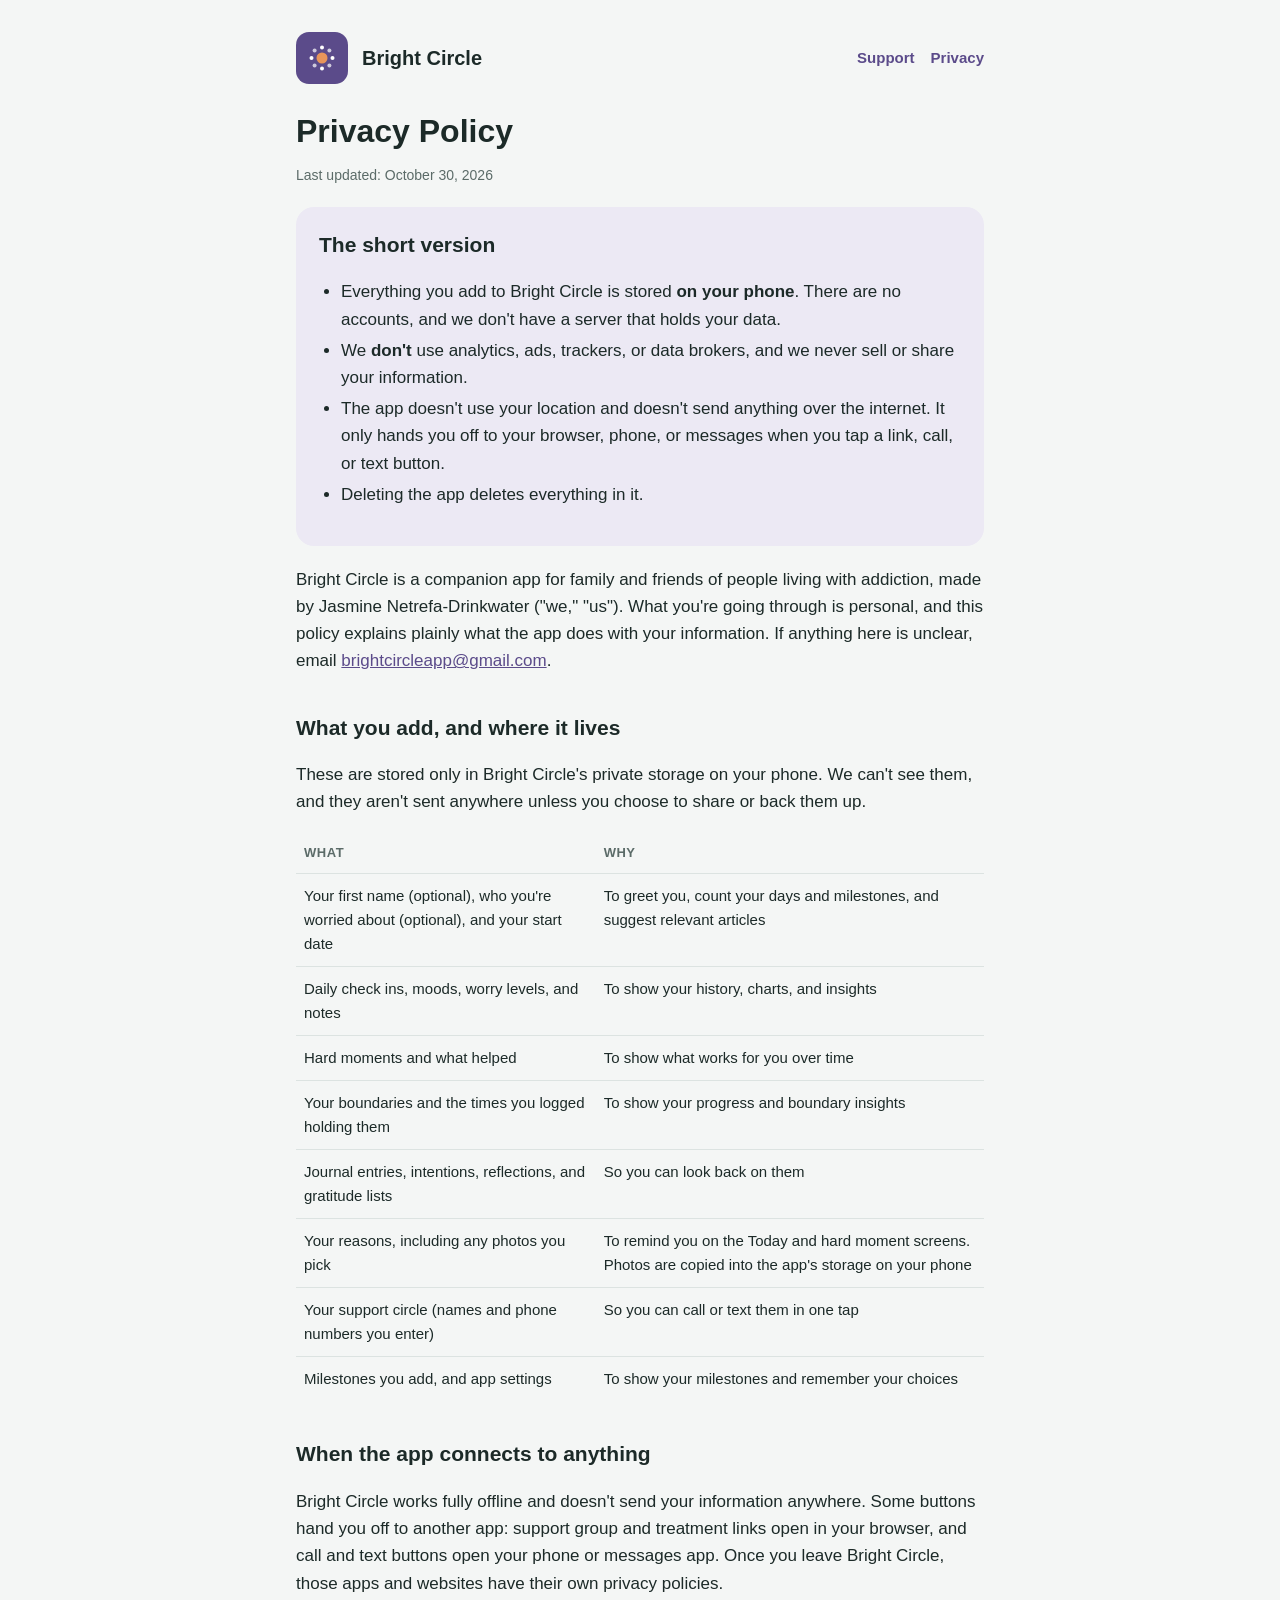
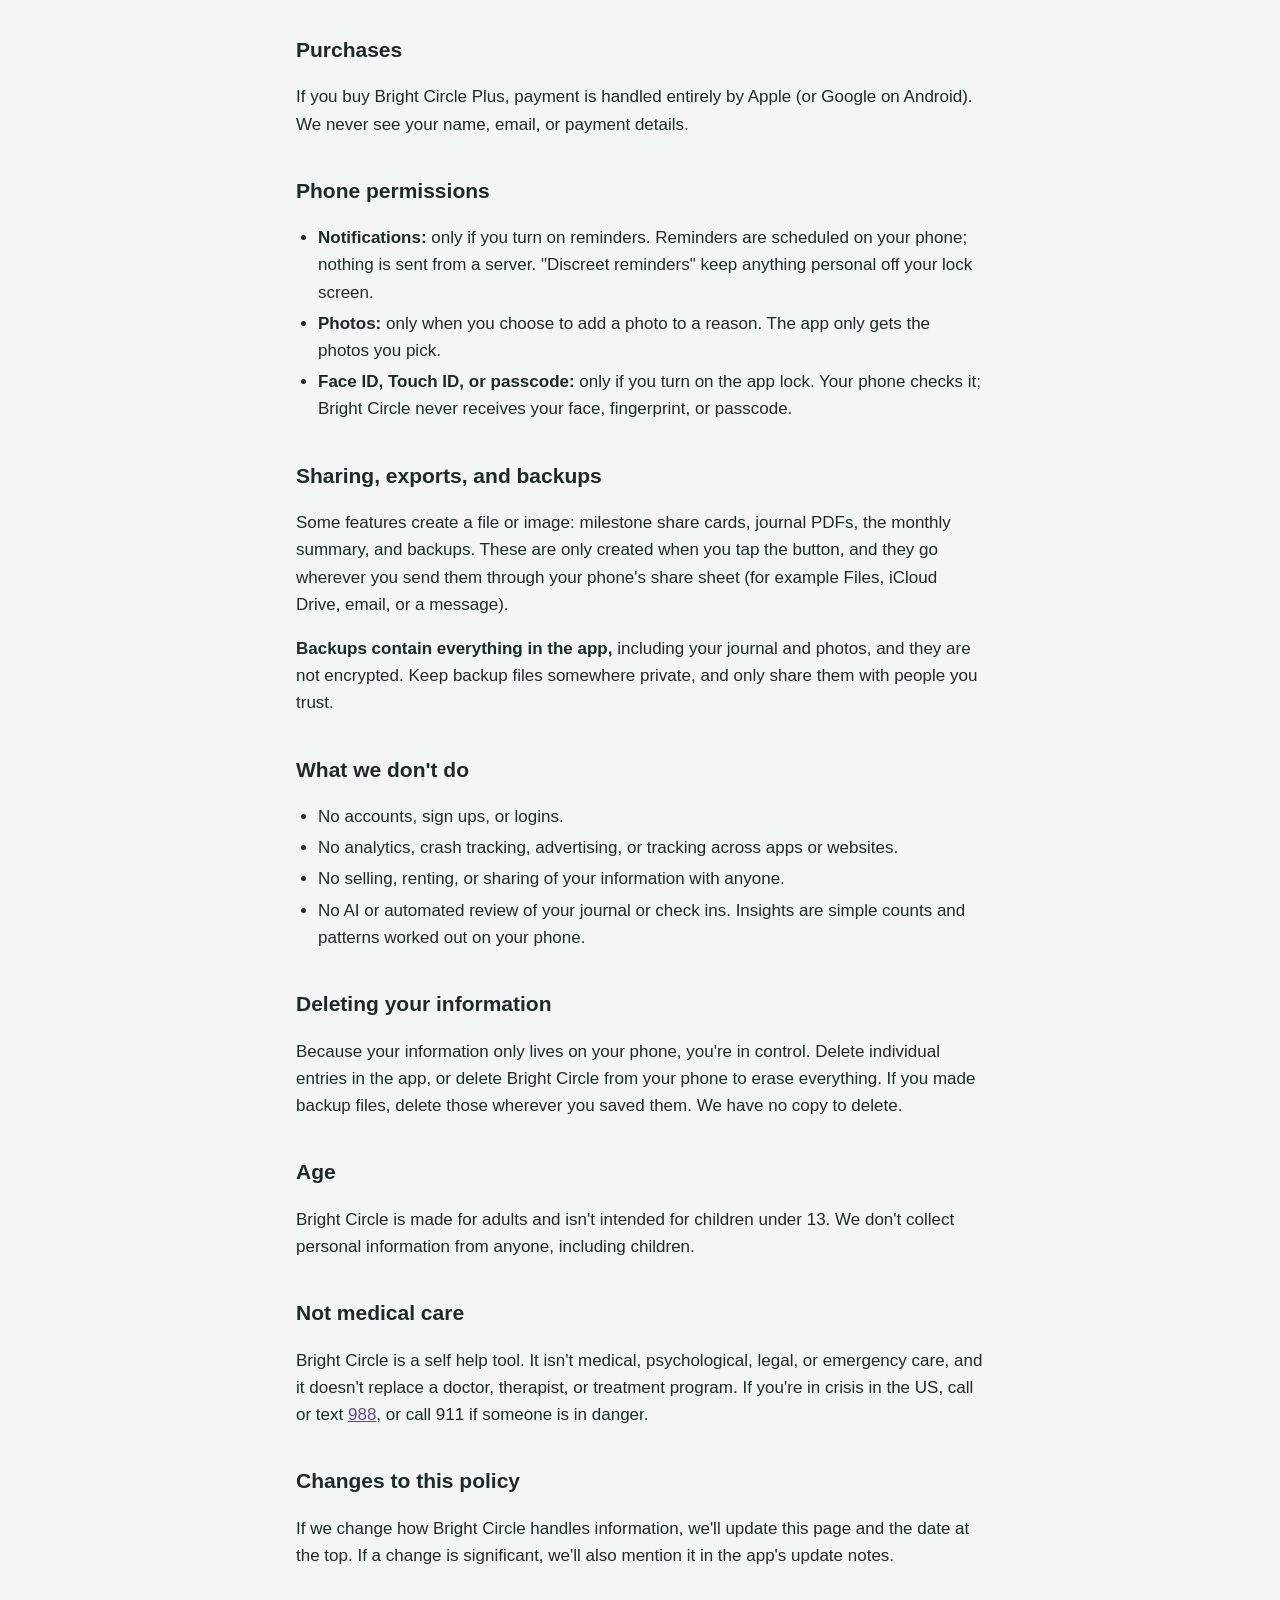
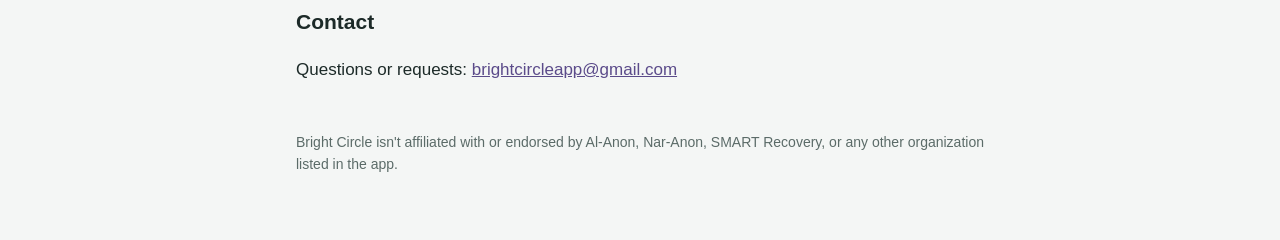
==== privacy.html @ 32d2dc70 "Bright Circle website: home, privacy policy, and support pages Co-Authored-By: Claude Opus 5.5 <nore" ====
<!doctype html>
<html lang="en">
<head>
<meta charset="utf-8">
<meta name="viewport" content="width=device-width, initial-scale=1">
<title>Privacy Policy | Bright Circle</title>
<meta name="description" content="How Bright Circle handles your information. Everything you add stays on your phone.">
<link rel="stylesheet" href="style.css">
</head>
<body>
<div class="wrap">
  <header>
    <a href="index.html">
      <span class="logo"><svg width="34" height="34" viewBox="0 0 34 34" aria-hidden="true"><circle cx="17" cy="17" r="5.5" fill="#E8955A"/><g fill="#fff"><circle cx="17" cy="6.5" r="2"/><circle cx="17" cy="27.5" r="2"/><circle cx="6.5" cy="17" r="2"/><circle cx="27.5" cy="17" r="2"/></g><g fill="#fff" opacity=".7"><circle cx="9.6" cy="9.6" r="2"/><circle cx="24.4" cy="9.6" r="2"/><circle cx="9.6" cy="24.4" r="2"/><circle cx="24.4" cy="24.4" r="2"/></g></svg></span>
      <span class="brand">Bright Circle</span>
    </a>
    <nav><a href="support.html">Support</a><a href="privacy.html">Privacy</a></nav>
  </header>

  <h1>Privacy Policy</h1>
  <p class="updated">Last updated: October 30, 2026</p>

  <div class="card soft">
    <h2>The short version</h2>
    <ul>
      <li>Everything you add to Bright Circle is stored <strong>on your phone</strong>. There are no accounts, and we don't have a server that holds your data.</li>
      <li>We <strong>don't</strong> use analytics, ads, trackers, or data brokers, and we never sell or share your information.</li>
      <li>The app doesn't use your location and doesn't send anything over the internet. It only hands you off to your browser, phone, or messages when you tap a link, call, or text button.</li>
      <li>Deleting the app deletes everything in it.</li>
    </ul>
  </div>

  <p>Bright Circle is a companion app for family and friends of people living with addiction, made by Jasmine Netrefa-Drinkwater ("we," "us"). What you're going through is personal, and this policy explains plainly what the app does with your information. If anything here is unclear, email <a href="mailto:brightcircleapp@gmail.com">brightcircleapp@gmail.com</a>.</p>

  <h2>What you add, and where it lives</h2>
  <p>These are stored only in Bright Circle's private storage on your phone. We can't see them, and they aren't sent anywhere unless you choose to share or back them up.</p>
  <table>
    <thead><tr><th>What</th><th>Why</th></tr></thead>
    <tbody>
      <tr><td>Your first name (optional), who you're worried about (optional), and your start date</td><td>To greet you, count your days and milestones, and suggest relevant articles</td></tr>
      <tr><td>Daily check ins, moods, worry levels, and notes</td><td>To show your history, charts, and insights</td></tr>
      <tr><td>Hard moments and what helped</td><td>To show what works for you over time</td></tr>
      <tr><td>Your boundaries and the times you logged holding them</td><td>To show your progress and boundary insights</td></tr>
      <tr><td>Journal entries, intentions, reflections, and gratitude lists</td><td>So you can look back on them</td></tr>
      <tr><td>Your reasons, including any photos you pick</td><td>To remind you on the Today and hard moment screens. Photos are copied into the app's storage on your phone</td></tr>
      <tr><td>Your support circle (names and phone numbers you enter)</td><td>So you can call or text them in one tap</td></tr>
      <tr><td>Milestones you add, and app settings</td><td>To show your milestones and remember your choices</td></tr>
    </tbody>
  </table>

  <h2>When the app connects to anything</h2>
  <p>Bright Circle works fully offline and doesn't send your information anywhere. Some buttons hand you off to another app: support group and treatment links open in your browser, and call and text buttons open your phone or messages app. Once you leave Bright Circle, those apps and websites have their own privacy policies.</p>

  <h2>Purchases</h2>
  <p>If you buy Bright Circle Plus, payment is handled entirely by Apple (or Google on Android). We never see your name, email, or payment details.</p>

  <h2>Phone permissions</h2>
  <ul>
    <li><strong>Notifications:</strong> only if you turn on reminders. Reminders are scheduled on your phone; nothing is sent from a server. "Discreet reminders" keep anything personal off your lock screen.</li>
    <li><strong>Photos:</strong> only when you choose to add a photo to a reason. The app only gets the photos you pick.</li>
    <li><strong>Face ID, Touch ID, or passcode:</strong> only if you turn on the app lock. Your phone checks it; Bright Circle never receives your face, fingerprint, or passcode.</li>
  </ul>

  <h2>Sharing, exports, and backups</h2>
  <p>Some features create a file or image: milestone share cards, journal PDFs, the monthly summary, and backups. These are only created when you tap the button, and they go wherever you send them through your phone's share sheet (for example Files, iCloud Drive, email, or a message).</p>
  <p><strong>Backups contain everything in the app,</strong> including your journal and photos, and they are not encrypted. Keep backup files somewhere private, and only share them with people you trust.</p>

  <h2>What we don't do</h2>
  <ul>
    <li>No accounts, sign ups, or logins.</li>
    <li>No analytics, crash tracking, advertising, or tracking across apps or websites.</li>
    <li>No selling, renting, or sharing of your information with anyone.</li>
    <li>No AI or automated review of your journal or check ins. Insights are simple counts and patterns worked out on your phone.</li>
  </ul>

  <h2>Deleting your information</h2>
  <p>Because your information only lives on your phone, you're in control. Delete individual entries in the app, or delete Bright Circle from your phone to erase everything. If you made backup files, delete those wherever you saved them. We have no copy to delete.</p>

  <h2>Age</h2>
  <p>Bright Circle is made for adults and isn't intended for children under 13. We don't collect personal information from anyone, including children.</p>

  <h2>Not medical care</h2>
  <p>Bright Circle is a self help tool. It isn't medical, psychological, legal, or emergency care, and it doesn't replace a doctor, therapist, or treatment program. If you're in crisis in the US, call or text <a href="tel:988">988</a>, or call 911 if someone is in danger.</p>

  <h2>Changes to this policy</h2>
  <p>If we change how Bright Circle handles information, we'll update this page and the date at the top. If a change is significant, we'll also mention it in the app's update notes.</p>

  <h2>Contact</h2>
  <p>Questions or requests: <a href="mailto:brightcircleapp@gmail.com">brightcircleapp@gmail.com</a></p>

  <footer>Bright Circle isn't affiliated with or endorsed by Al-Anon, Nar-Anon, SMART Recovery, or any other organization listed in the app.</footer>
</div>
</body>
</html>
---- style.css ----
:root {
  --teal: #5B4B8A;
  --teal-soft: #ECE9F4;
  --apricot: #E8955A;
  --ink: #1C2A28;
  --muted: #5B6B68;
  --ground: #F4F6F5;
  --card: #FFFFFF;
  --border: #DCE3E1;
}
* { box-sizing: border-box; }
html { -webkit-text-size-adjust: 100%; }
body {
  margin: 0;
  background: var(--ground);
  color: var(--ink);
  font: 17px/1.6 -apple-system, BlinkMacSystemFont, "Segoe UI", Roboto, Helvetica, Arial, sans-serif;
}
.wrap { max-width: 720px; margin: 0 auto; padding: 32px 16px 64px; }
header { display: flex; align-items: center; gap: 14px; margin-bottom: 28px; }
header a { display: flex; align-items: center; gap: 14px; color: inherit; text-decoration: none; }
.logo { width: 52px; height: 52px; border-radius: 13px; background: var(--teal); display: grid; place-items: center; flex: none; }
.brand { font-weight: 800; font-size: 20px; }
nav { margin-left: auto; display: flex; gap: 16px; font-size: 15px; }
nav a { color: var(--teal); font-weight: 700; text-decoration: none; }
h1 { font-size: 32px; line-height: 1.2; margin: 0 0 8px; }
h2 { font-size: 21px; margin: 36px 0 8px; }
h3 { font-size: 17px; margin: 22px 0 4px; }
p, li { color: var(--ink); }
.lede { color: var(--muted); font-size: 18px; }
.updated { color: var(--muted); font-size: 14px; }
a { color: var(--teal); }
.card { background: var(--card); border: 1px solid var(--border); border-radius: 18px; padding: 20px 22px; margin: 20px 0; }
.card.soft { background: var(--teal-soft); border-color: transparent; }
.card.crisis { background: #FBEFE6; border-color: transparent; }
.card h2, .card h3 { margin-top: 0; }
ul { padding-left: 22px; }
li { margin: 4px 0; }
table { width: 100%; border-collapse: collapse; font-size: 15px; }
th, td { text-align: left; vertical-align: top; padding: 10px 8px; border-top: 1px solid var(--border); }
th { color: var(--muted); font-weight: 700; font-size: 13px; text-transform: uppercase; letter-spacing: .04em; border-top: 0; }
.button { display: inline-block; background: var(--teal); color: #fff; font-weight: 700; text-decoration: none; padding: 12px 22px; border-radius: 14px; }
footer { margin-top: 48px; color: var(--muted); font-size: 14px; }
@media (max-width: 520px) {
  header { flex-wrap: wrap; }
  nav { margin-left: 0; width: 100%; }
  h1 { font-size: 27px; }
  table, thead, tbody, tr, th, td { display: block; }
  thead { display: none; }
  td { border-top: 0; padding: 2px 0; }
  tr { border-top: 1px solid var(--border); padding: 10px 0; }
  td:first-child { font-weight: 700; }
}
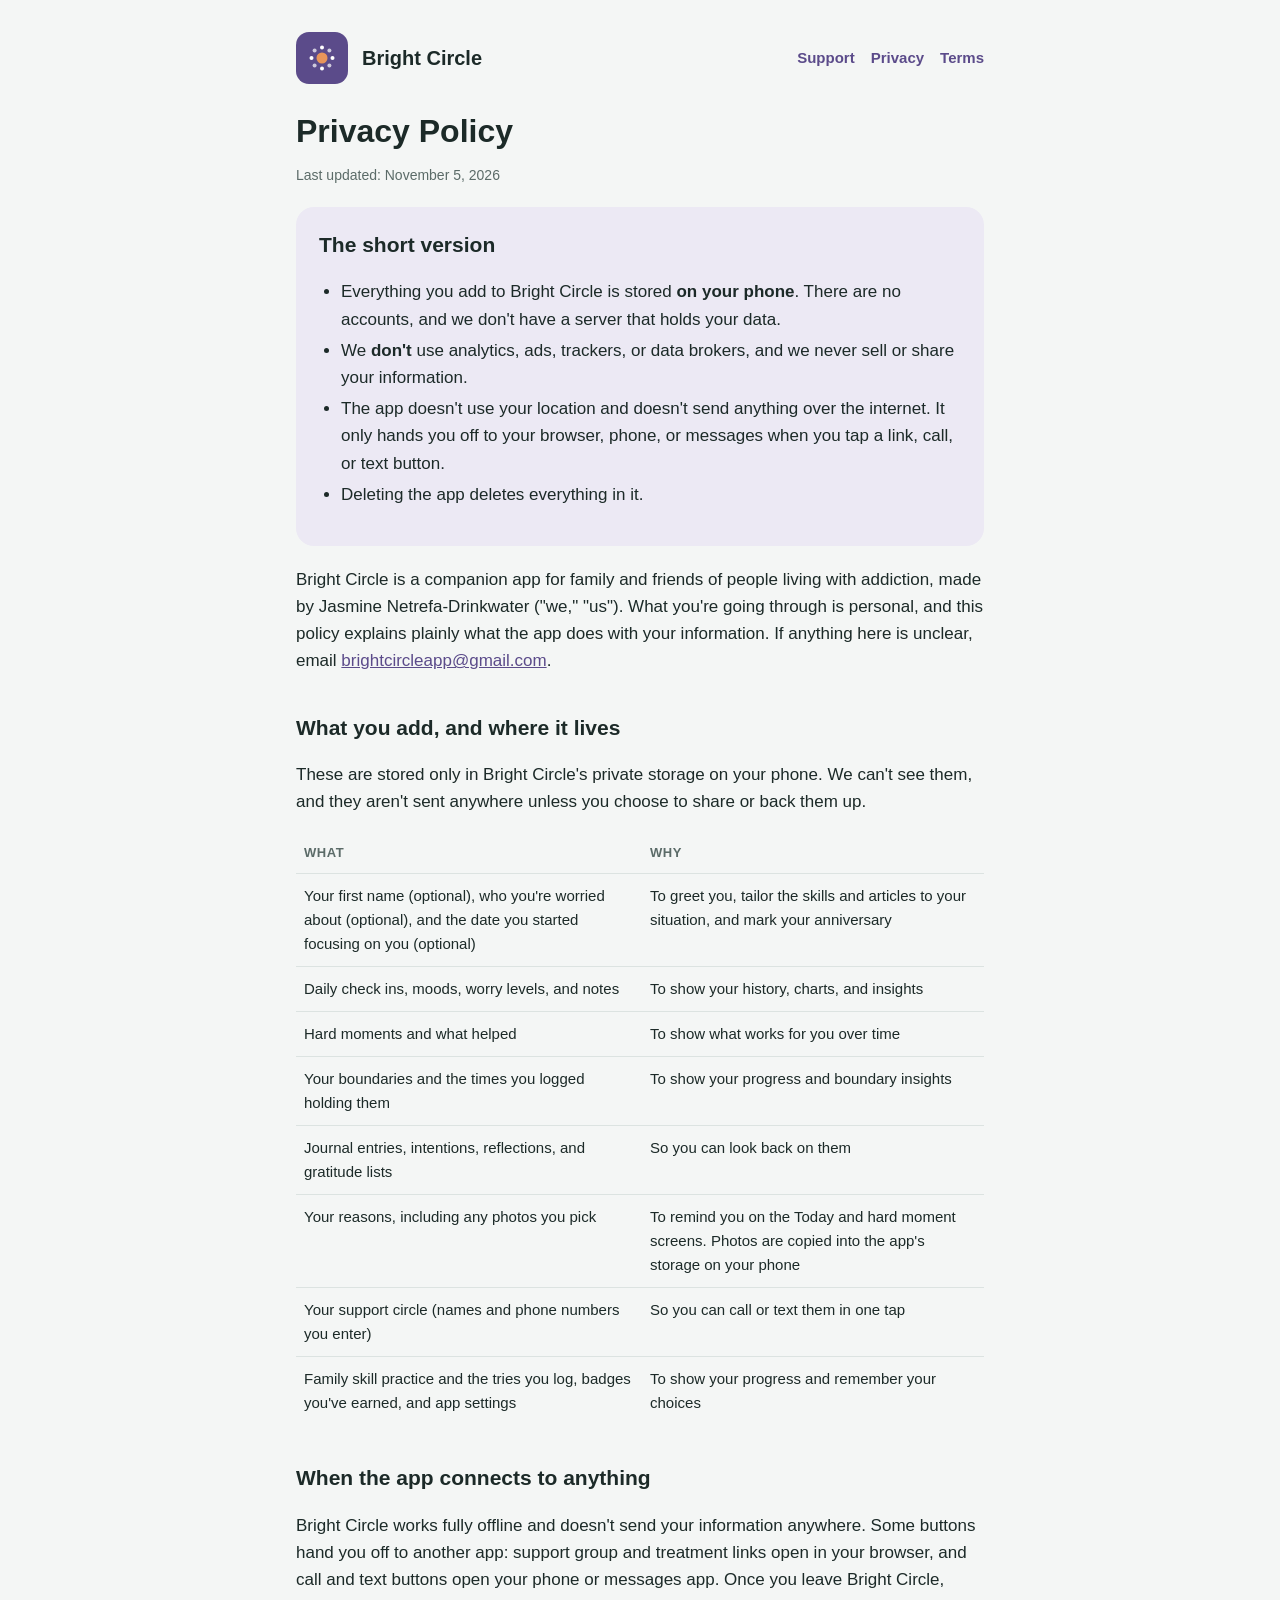
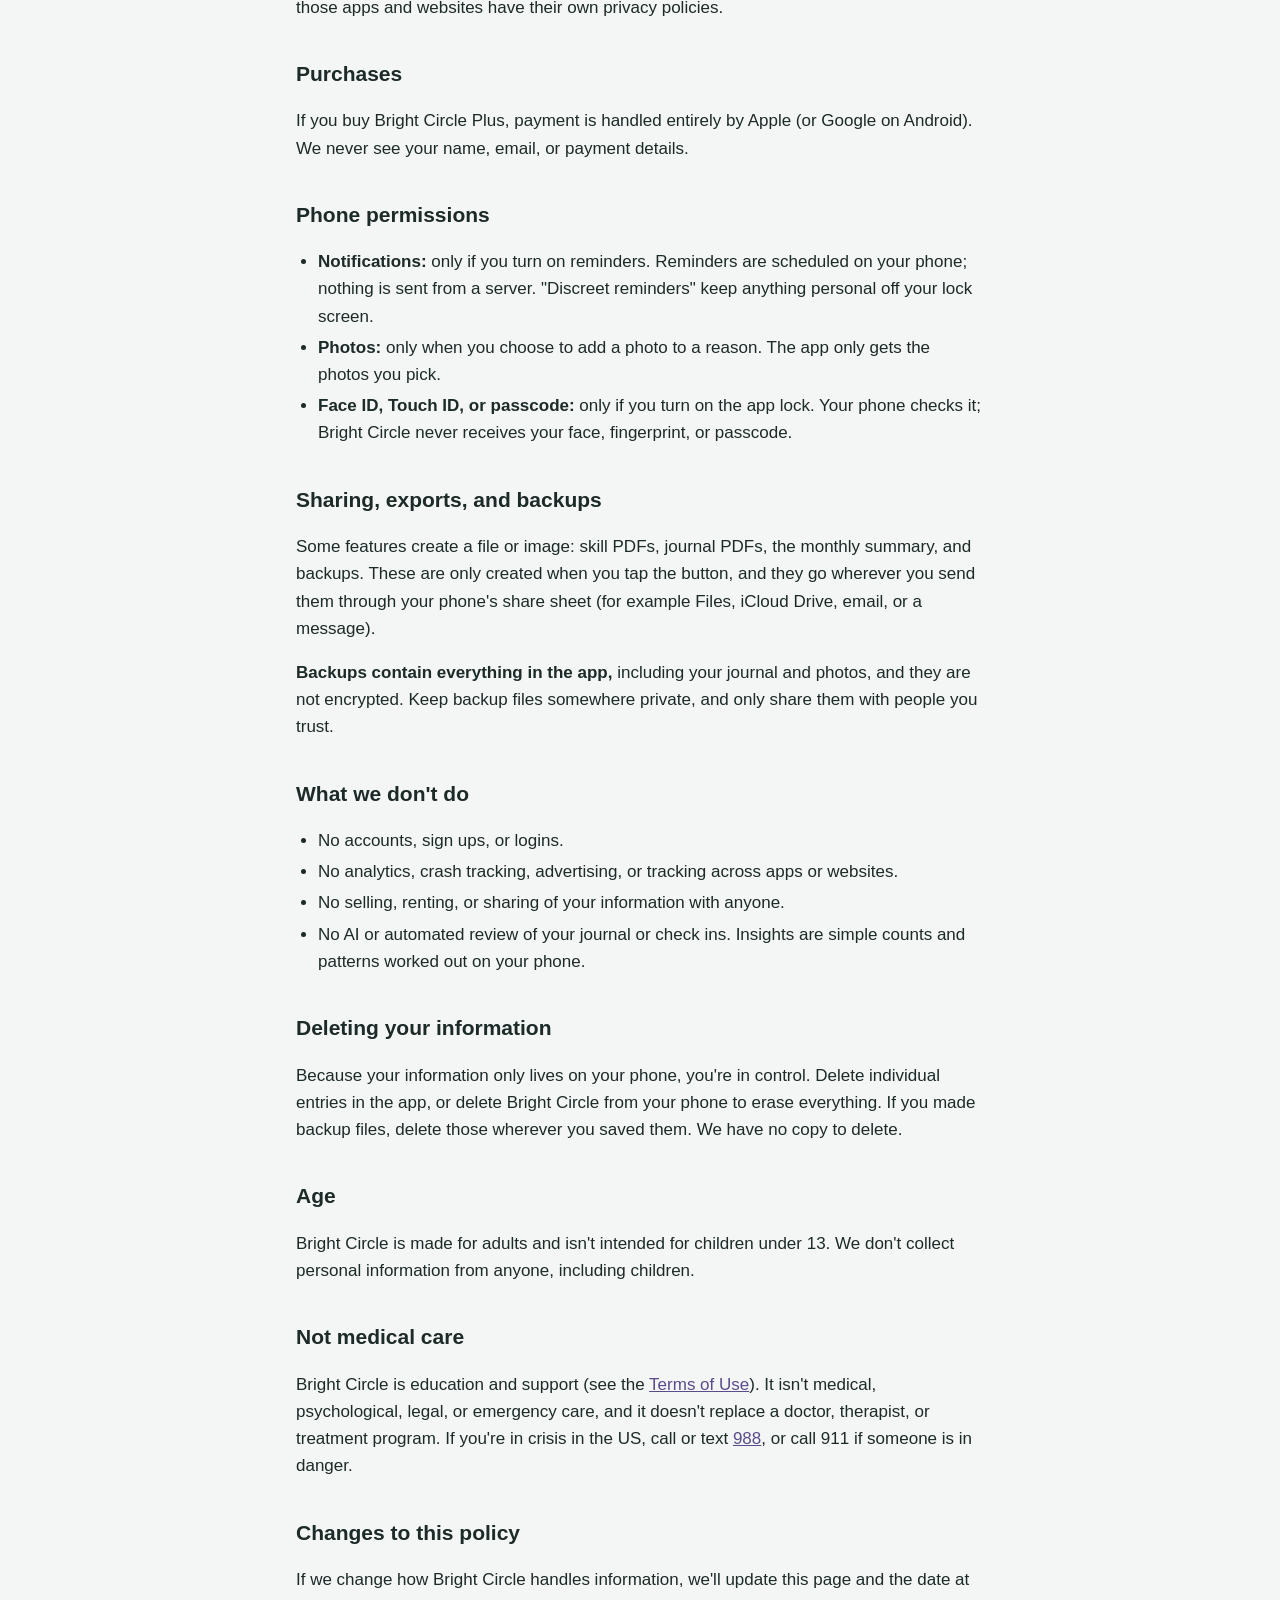
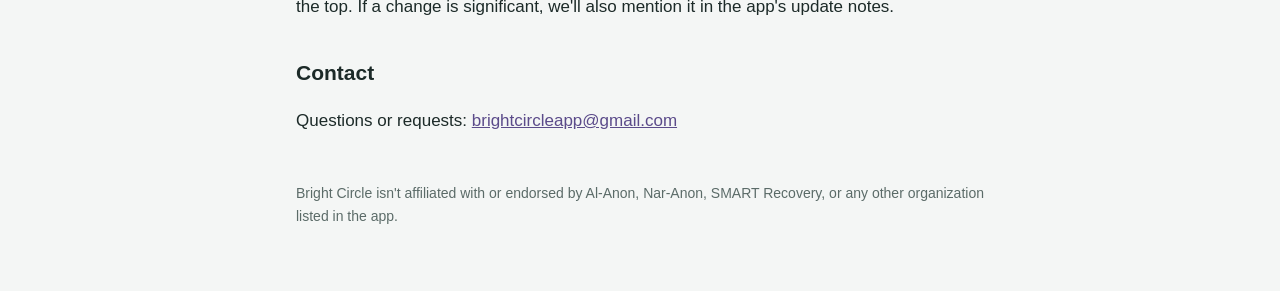
==== commit 9cd71dba: "Add Terms of Use and update the site for Bright Circle's current features - New terms.html (plain la" ====
--- a/privacy.html
+++ b/privacy.html
@@ -14,11 +14,11 @@
       <span class="logo"><svg width="34" height="34" viewBox="0 0 34 34" aria-hidden="true"><circle cx="17" cy="17" r="5.5" fill="#E8955A"/><g fill="#fff"><circle cx="17" cy="6.5" r="2"/><circle cx="17" cy="27.5" r="2"/><circle cx="6.5" cy="17" r="2"/><circle cx="27.5" cy="17" r="2"/></g><g fill="#fff" opacity=".7"><circle cx="9.6" cy="9.6" r="2"/><circle cx="24.4" cy="9.6" r="2"/><circle cx="9.6" cy="24.4" r="2"/><circle cx="24.4" cy="24.4" r="2"/></g></svg></span>
       <span class="brand">Bright Circle</span>
     </a>
-    <nav><a href="support.html">Support</a><a href="privacy.html">Privacy</a></nav>
+    <nav><a href="support.html">Support</a><a href="privacy.html">Privacy</a><a href="terms.html">Terms</a></nav>
   </header>
 
   <h1>Privacy Policy</h1>
-  <p class="updated">Last updated: October 30, 2026</p>
+  <p class="updated">Last updated: November 5, 2026</p>
 
   <div class="card soft">
     <h2>The short version</h2>
@@ -37,14 +37,14 @@
   <table>
     <thead><tr><th>What</th><th>Why</th></tr></thead>
     <tbody>
-      <tr><td>Your first name (optional), who you're worried about (optional), and your start date</td><td>To greet you, count your days and milestones, and suggest relevant articles</td></tr>
+      <tr><td>Your first name (optional), who you're worried about (optional), and the date you started focusing on you (optional)</td><td>To greet you, tailor the skills and articles to your situation, and mark your anniversary</td></tr>
       <tr><td>Daily check ins, moods, worry levels, and notes</td><td>To show your history, charts, and insights</td></tr>
       <tr><td>Hard moments and what helped</td><td>To show what works for you over time</td></tr>
       <tr><td>Your boundaries and the times you logged holding them</td><td>To show your progress and boundary insights</td></tr>
       <tr><td>Journal entries, intentions, reflections, and gratitude lists</td><td>So you can look back on them</td></tr>
       <tr><td>Your reasons, including any photos you pick</td><td>To remind you on the Today and hard moment screens. Photos are copied into the app's storage on your phone</td></tr>
       <tr><td>Your support circle (names and phone numbers you enter)</td><td>So you can call or text them in one tap</td></tr>
-      <tr><td>Milestones you add, and app settings</td><td>To show your milestones and remember your choices</td></tr>
+      <tr><td>Family skill practice and the tries you log, badges you've earned, and app settings</td><td>To show your progress and remember your choices</td></tr>
     </tbody>
   </table>
 
@@ -62,7 +62,7 @@
   </ul>
 
   <h2>Sharing, exports, and backups</h2>
-  <p>Some features create a file or image: milestone share cards, journal PDFs, the monthly summary, and backups. These are only created when you tap the button, and they go wherever you send them through your phone's share sheet (for example Files, iCloud Drive, email, or a message).</p>
+  <p>Some features create a file or image: skill PDFs, journal PDFs, the monthly summary, and backups. These are only created when you tap the button, and they go wherever you send them through your phone's share sheet (for example Files, iCloud Drive, email, or a message).</p>
   <p><strong>Backups contain everything in the app,</strong> including your journal and photos, and they are not encrypted. Keep backup files somewhere private, and only share them with people you trust.</p>
 
   <h2>What we don't do</h2>
@@ -80,7 +80,7 @@
   <p>Bright Circle is made for adults and isn't intended for children under 13. We don't collect personal information from anyone, including children.</p>
 
   <h2>Not medical care</h2>
-  <p>Bright Circle is a self help tool. It isn't medical, psychological, legal, or emergency care, and it doesn't replace a doctor, therapist, or treatment program. If you're in crisis in the US, call or text <a href="tel:988">988</a>, or call 911 if someone is in danger.</p>
+  <p>Bright Circle is education and support (see the <a href="terms.html">Terms of Use</a>). It isn't medical, psychological, legal, or emergency care, and it doesn't replace a doctor, therapist, or treatment program. If you're in crisis in the US, call or text <a href="tel:988">988</a>, or call 911 if someone is in danger.</p>
 
   <h2>Changes to this policy</h2>
   <p>If we change how Bright Circle handles information, we'll update this page and the date at the top. If a change is significant, we'll also mention it in the app's update notes.</p>
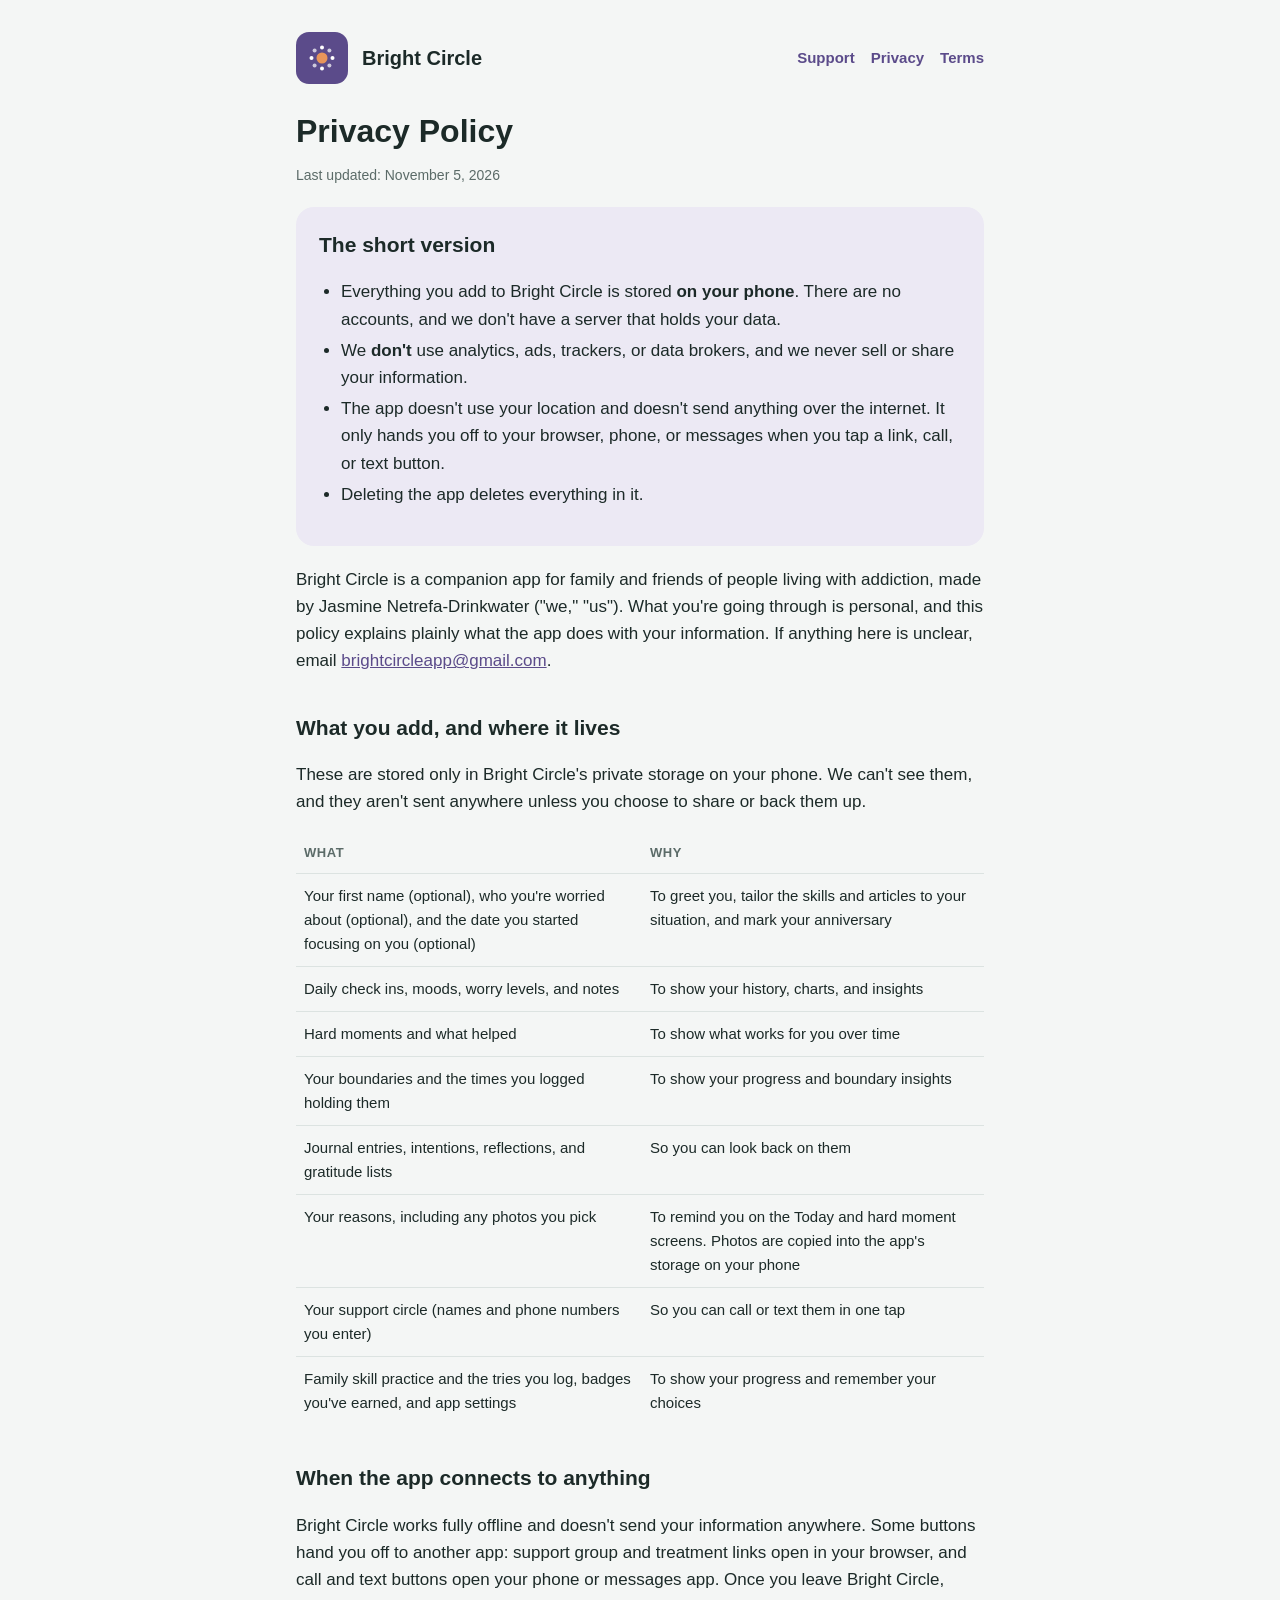
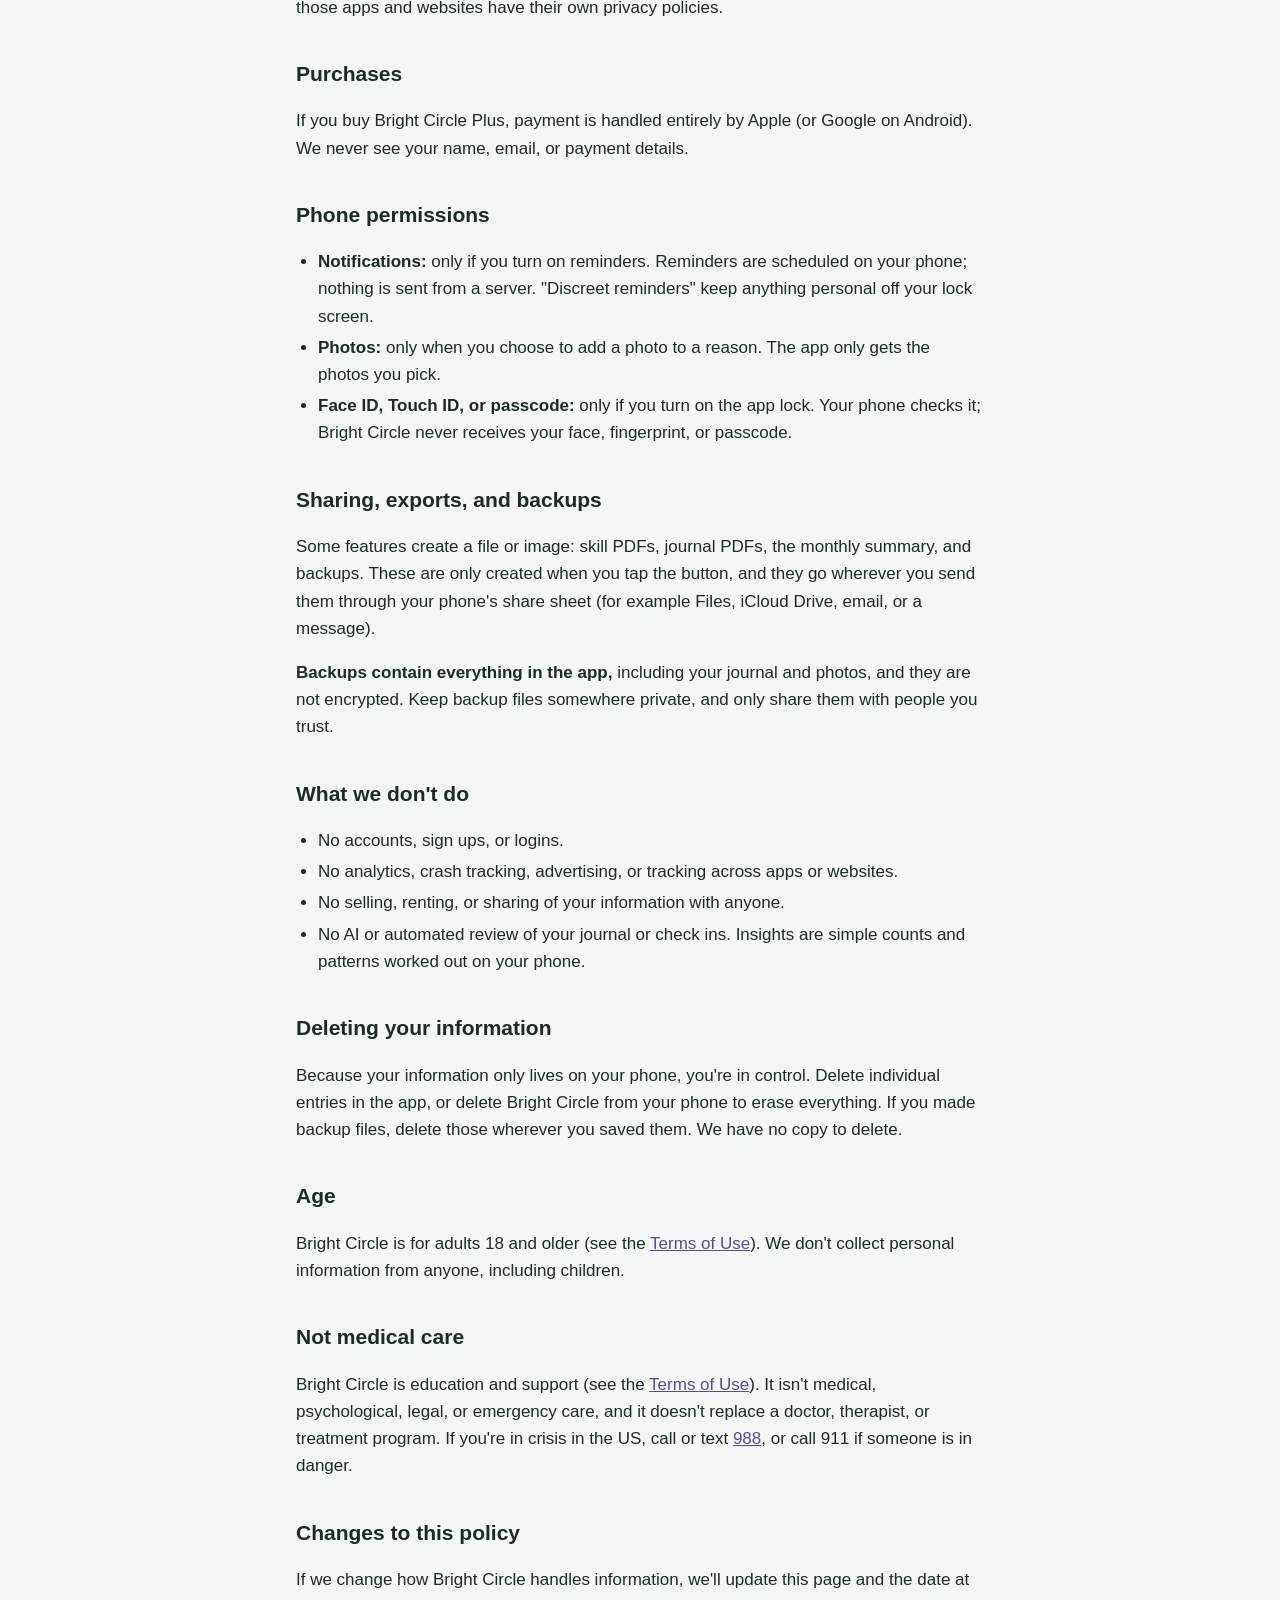
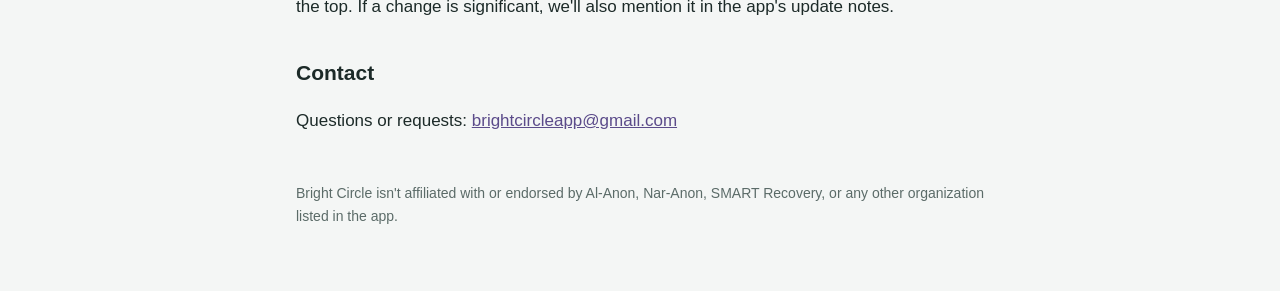
==== commit 083f297f: "Make Bright Circle 18+ in the Terms of Use and privacy policy Terms point teens to Alateen; privacy " ====
--- a/privacy.html
+++ b/privacy.html
@@ -77,7 +77,7 @@
   <p>Because your information only lives on your phone, you're in control. Delete individual entries in the app, or delete Bright Circle from your phone to erase everything. If you made backup files, delete those wherever you saved them. We have no copy to delete.</p>
 
   <h2>Age</h2>
-  <p>Bright Circle is made for adults and isn't intended for children under 13. We don't collect personal information from anyone, including children.</p>
+  <p>Bright Circle is for adults 18 and older (see the <a href="terms.html">Terms of Use</a>). We don't collect personal information from anyone, including children.</p>
 
   <h2>Not medical care</h2>
   <p>Bright Circle is education and support (see the <a href="terms.html">Terms of Use</a>). It isn't medical, psychological, legal, or emergency care, and it doesn't replace a doctor, therapist, or treatment program. If you're in crisis in the US, call or text <a href="tel:988">988</a>, or call 911 if someone is in danger.</p>
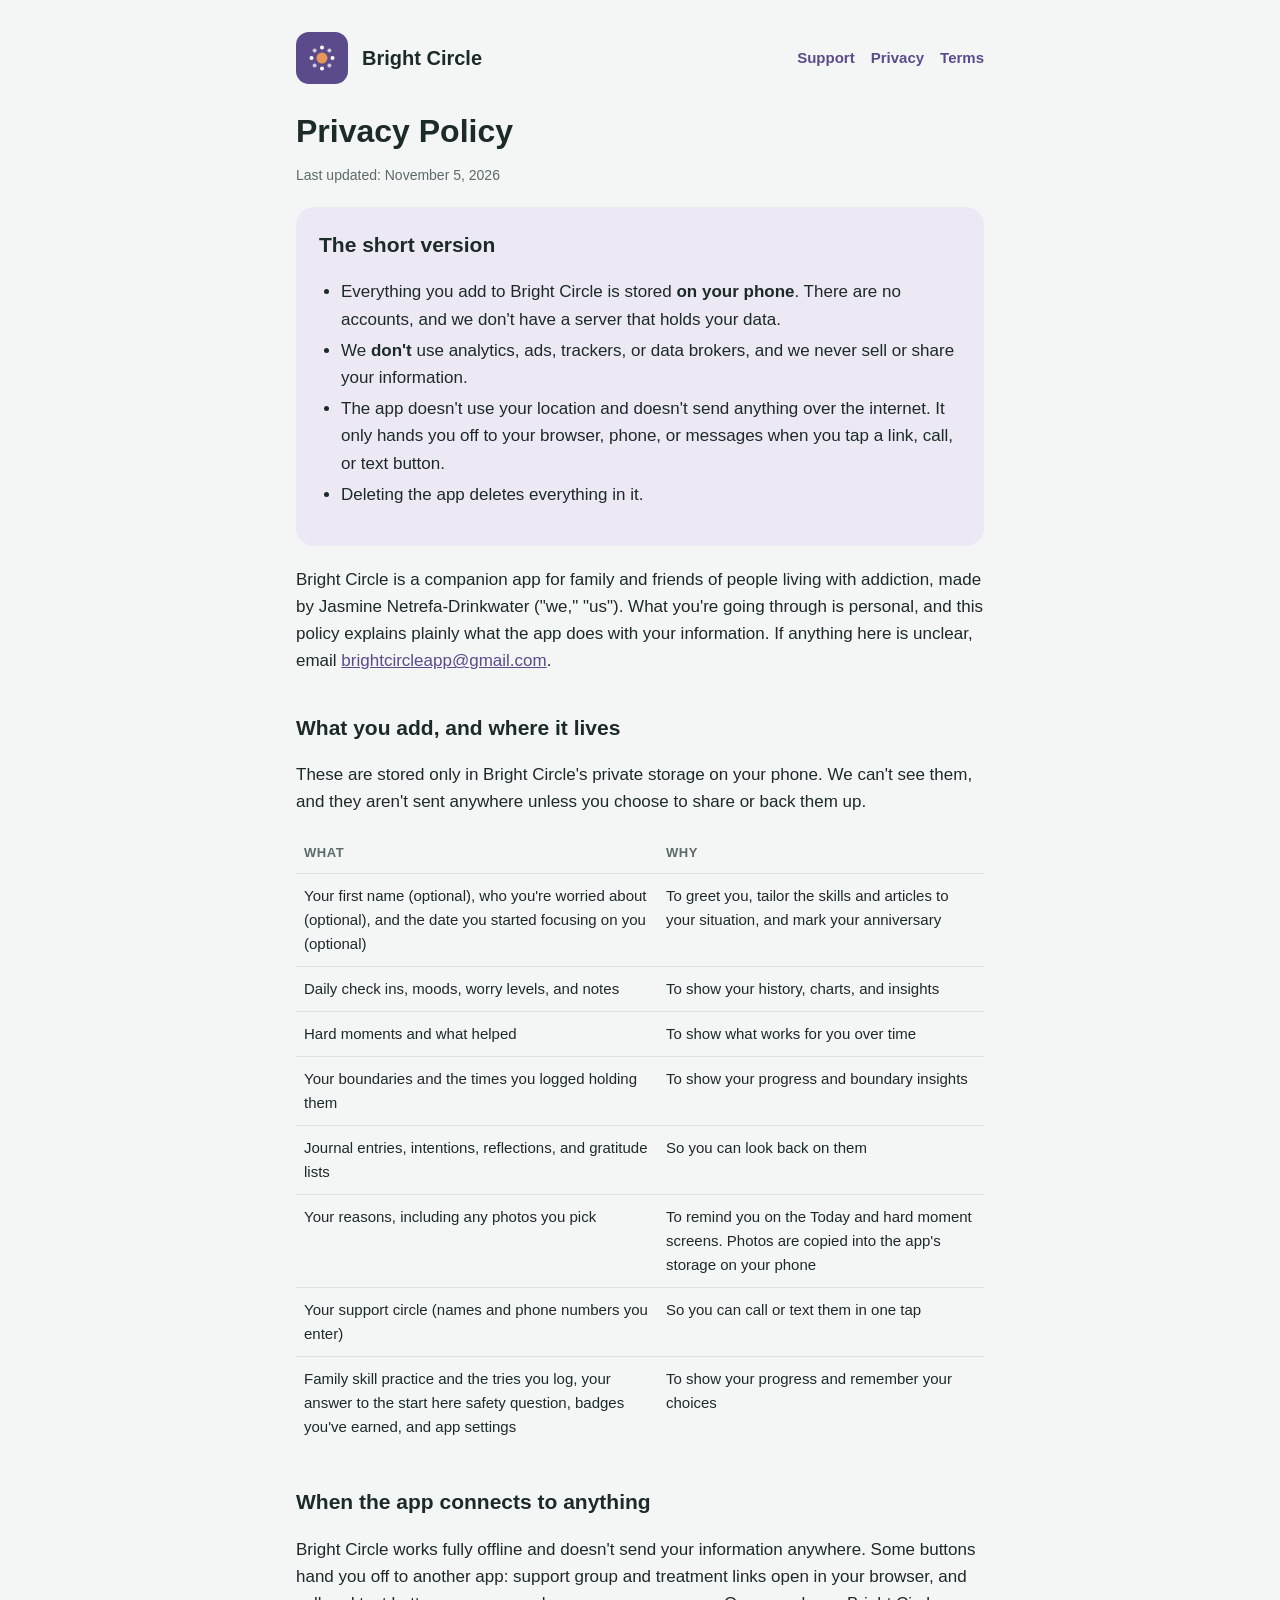
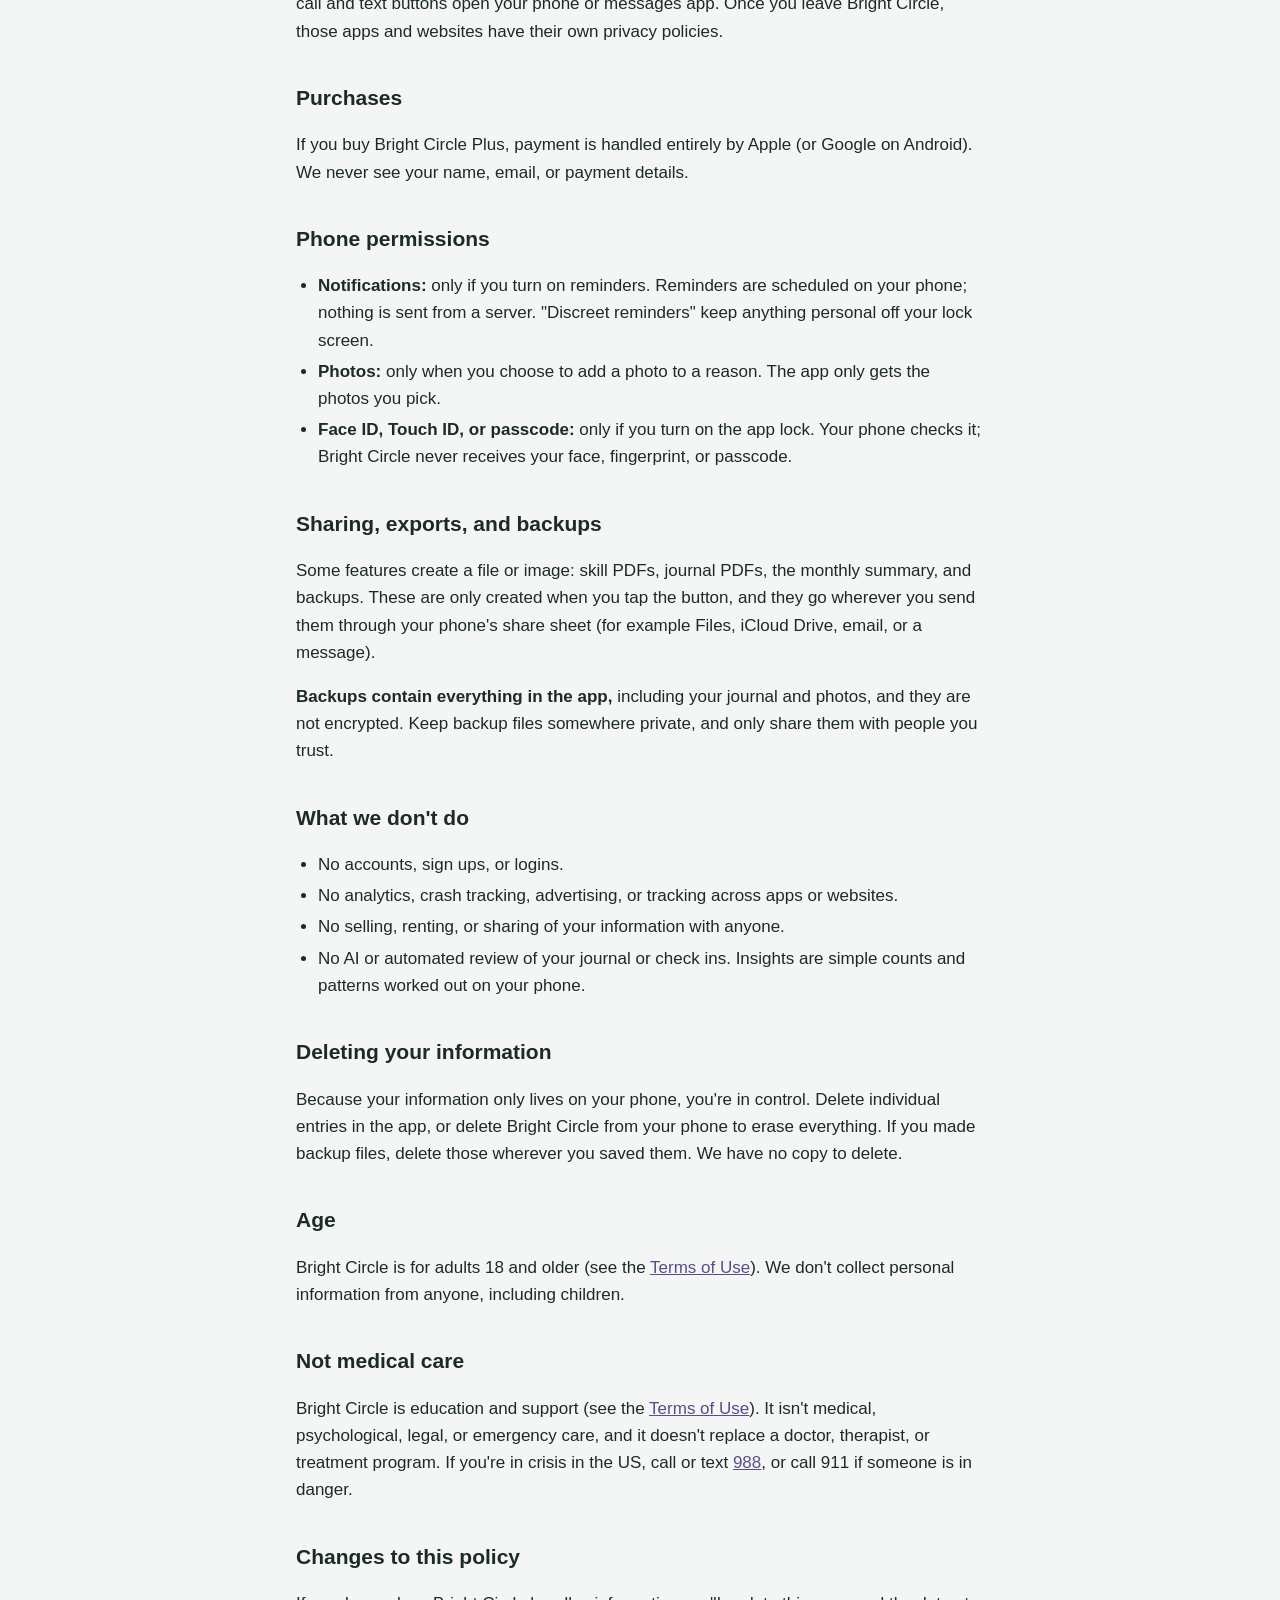
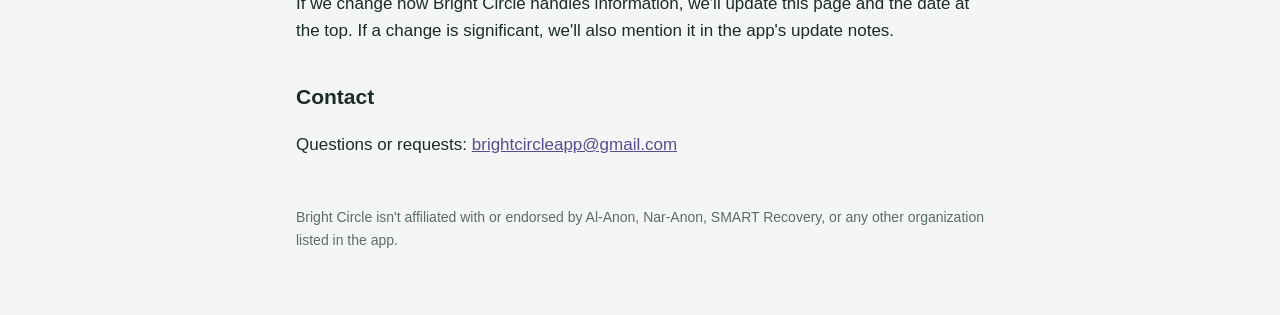
==== commit 722298c9: "Privacy policy: mention the start here safety answer Co-Authored-By: Claude Opus 5.5 <noreply@anthro" ====
--- a/privacy.html
+++ b/privacy.html
@@ -44,7 +44,7 @@
       <tr><td>Journal entries, intentions, reflections, and gratitude lists</td><td>So you can look back on them</td></tr>
       <tr><td>Your reasons, including any photos you pick</td><td>To remind you on the Today and hard moment screens. Photos are copied into the app's storage on your phone</td></tr>
       <tr><td>Your support circle (names and phone numbers you enter)</td><td>So you can call or text them in one tap</td></tr>
-      <tr><td>Family skill practice and the tries you log, badges you've earned, and app settings</td><td>To show your progress and remember your choices</td></tr>
+      <tr><td>Family skill practice and the tries you log, your answer to the start here safety question, badges you've earned, and app settings</td><td>To show your progress and remember your choices</td></tr>
     </tbody>
   </table>
 
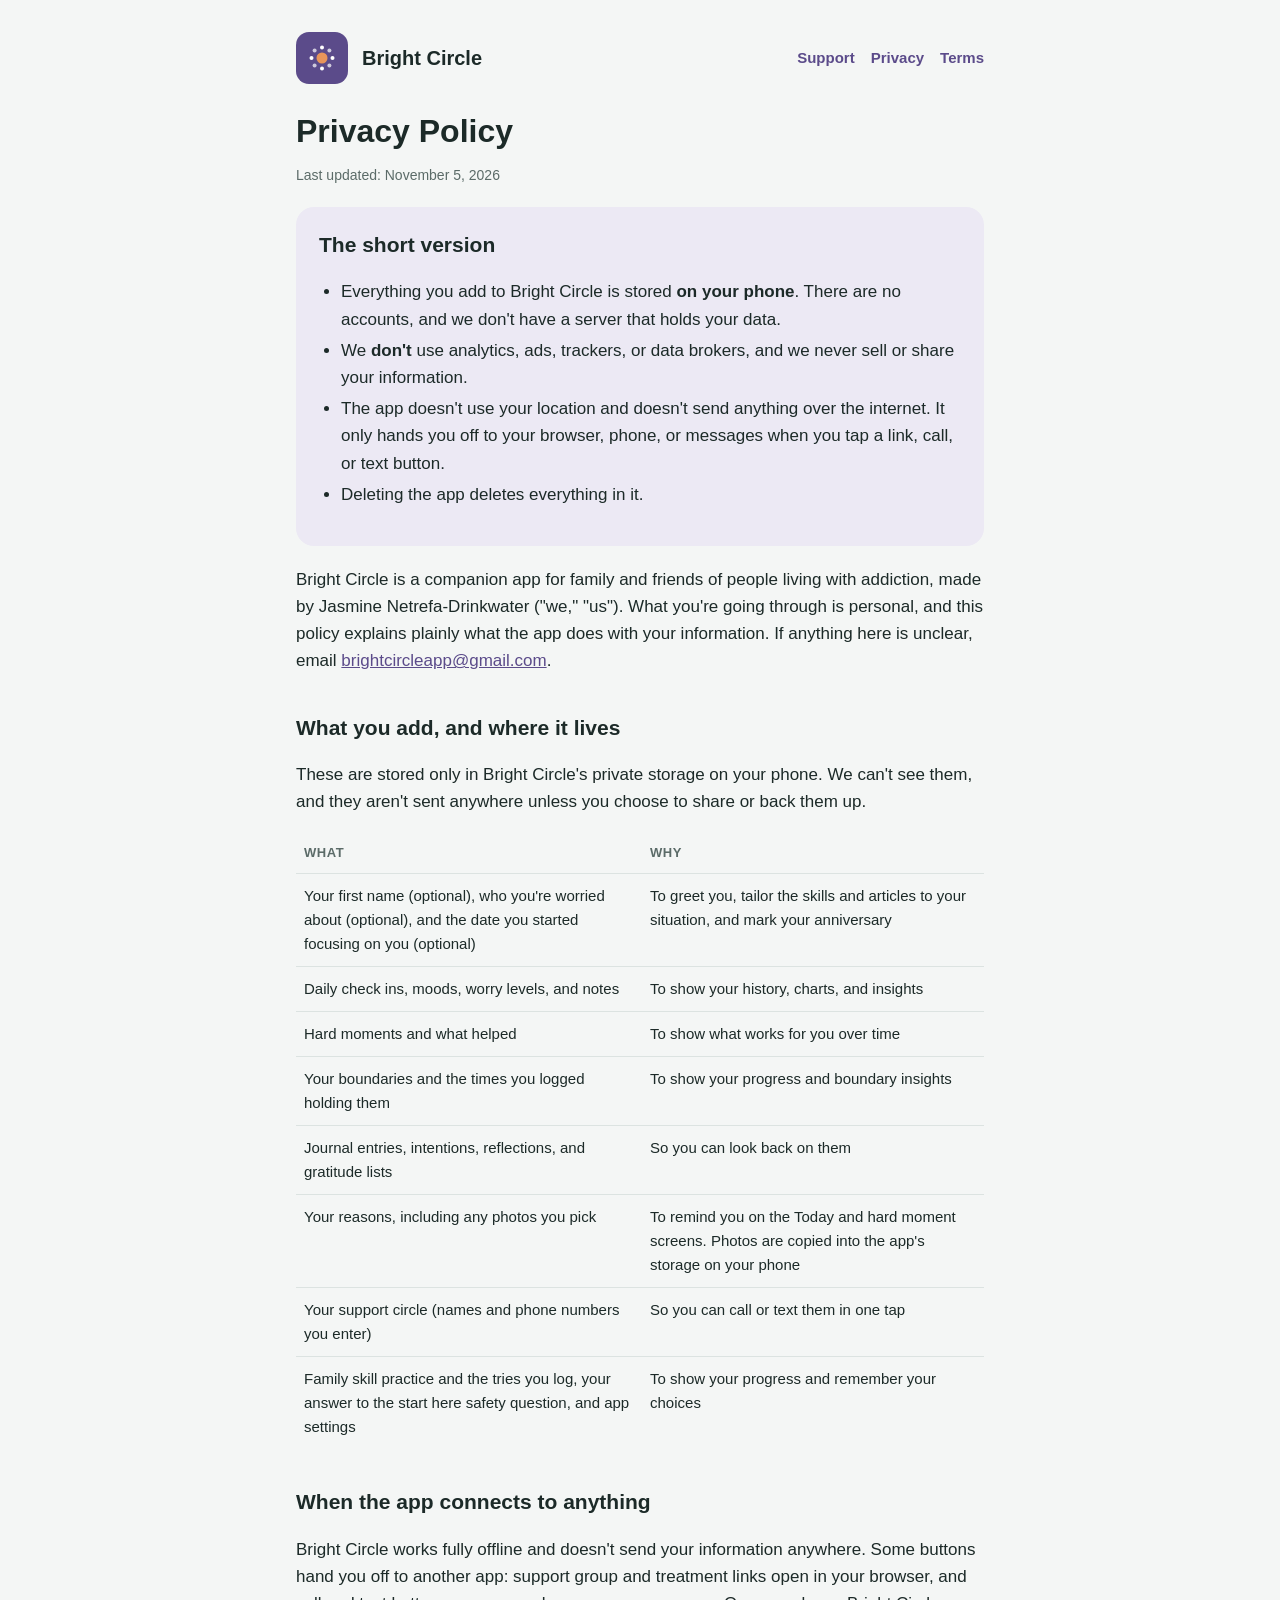
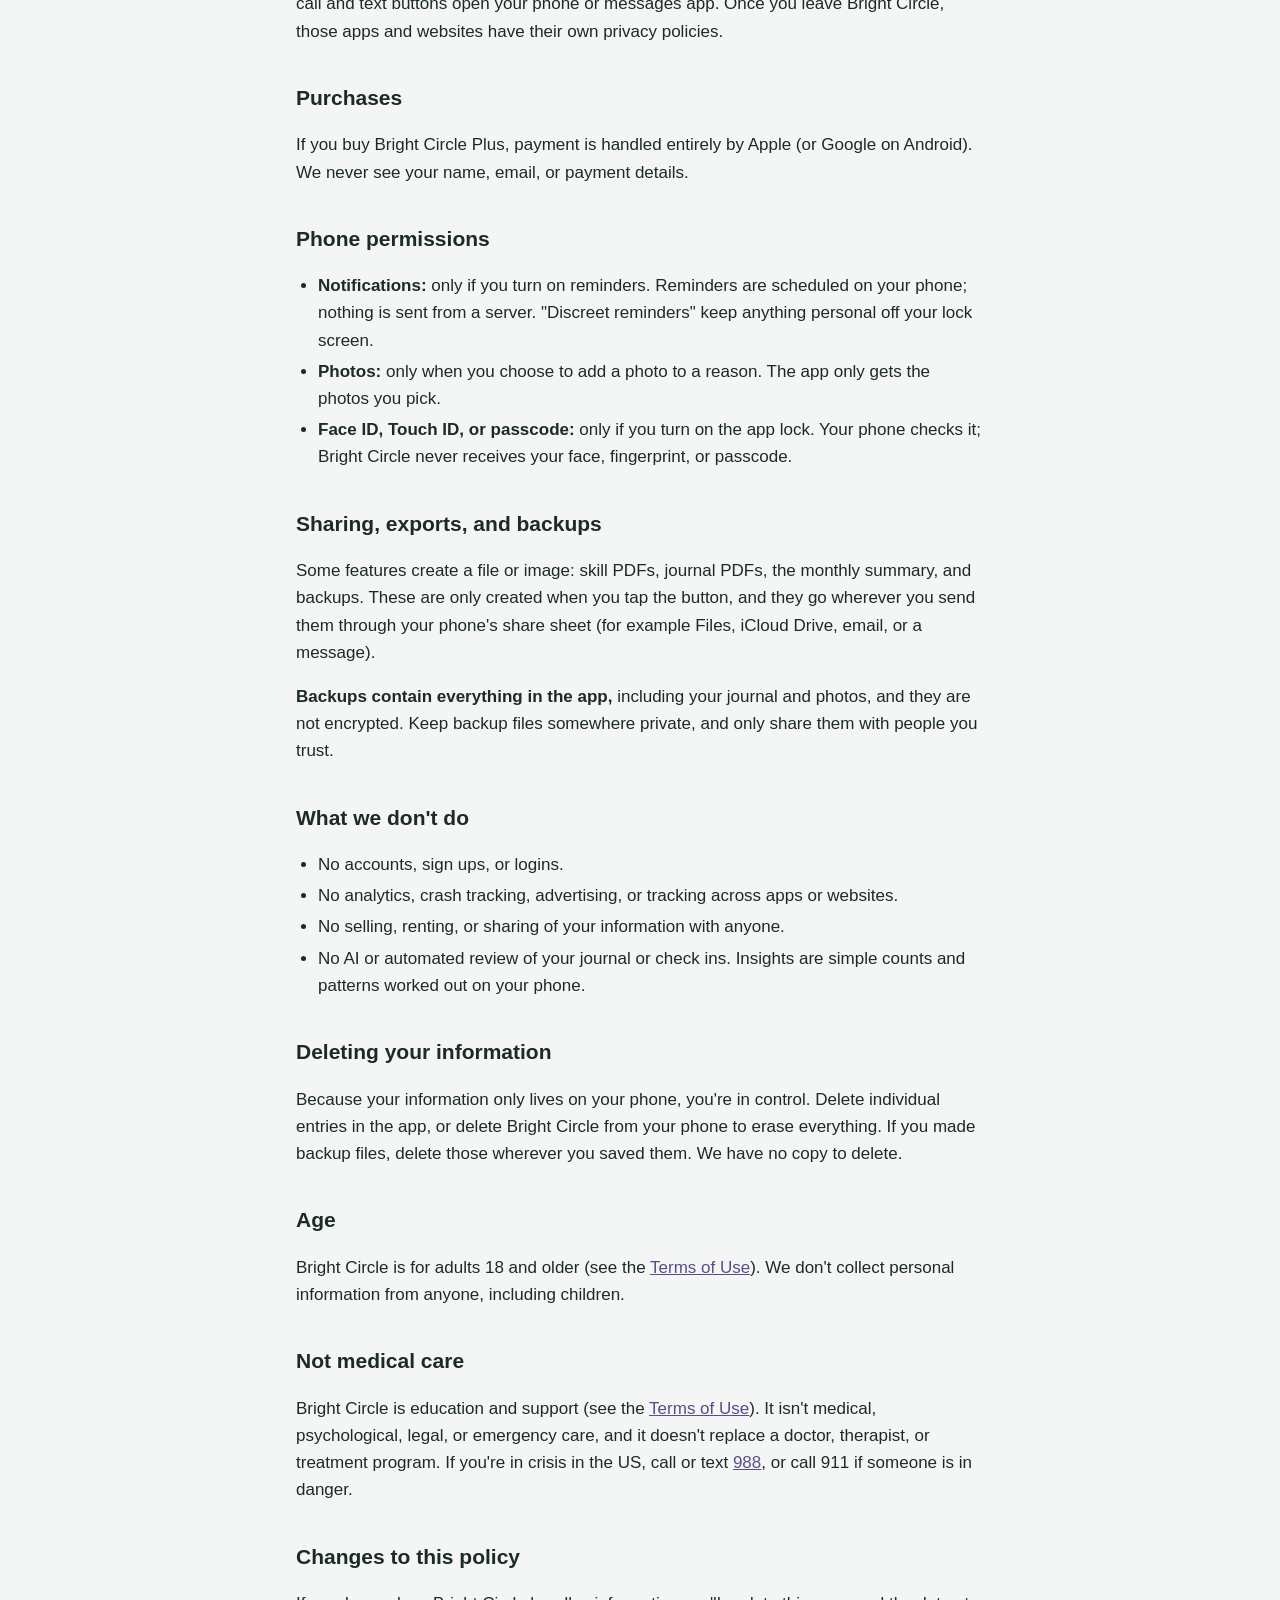
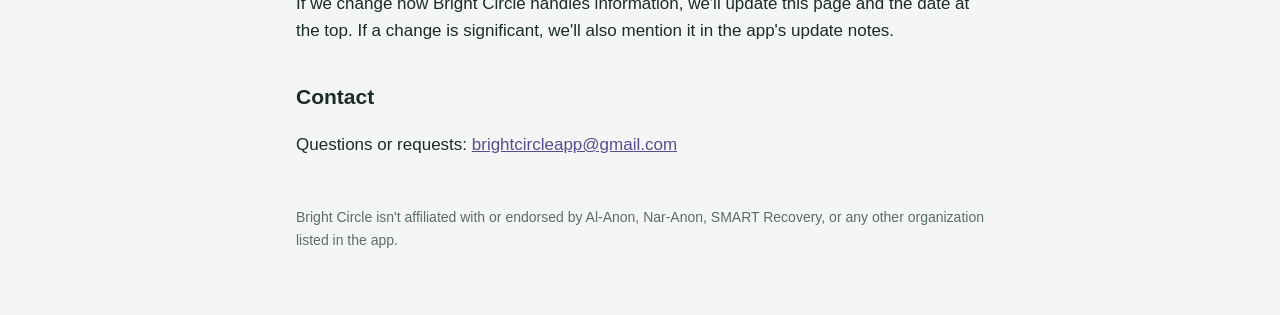
==== commit 44242c7e: "Remove badges from the site and privacy policy Home and support pages describe the new Progress tab " ====
--- a/privacy.html
+++ b/privacy.html
@@ -44,7 +44,7 @@
       <tr><td>Journal entries, intentions, reflections, and gratitude lists</td><td>So you can look back on them</td></tr>
       <tr><td>Your reasons, including any photos you pick</td><td>To remind you on the Today and hard moment screens. Photos are copied into the app's storage on your phone</td></tr>
       <tr><td>Your support circle (names and phone numbers you enter)</td><td>So you can call or text them in one tap</td></tr>
-      <tr><td>Family skill practice and the tries you log, your answer to the start here safety question, badges you've earned, and app settings</td><td>To show your progress and remember your choices</td></tr>
+      <tr><td>Family skill practice and the tries you log, your answer to the start here safety question, and app settings</td><td>To show your progress and remember your choices</td></tr>
     </tbody>
   </table>
 
